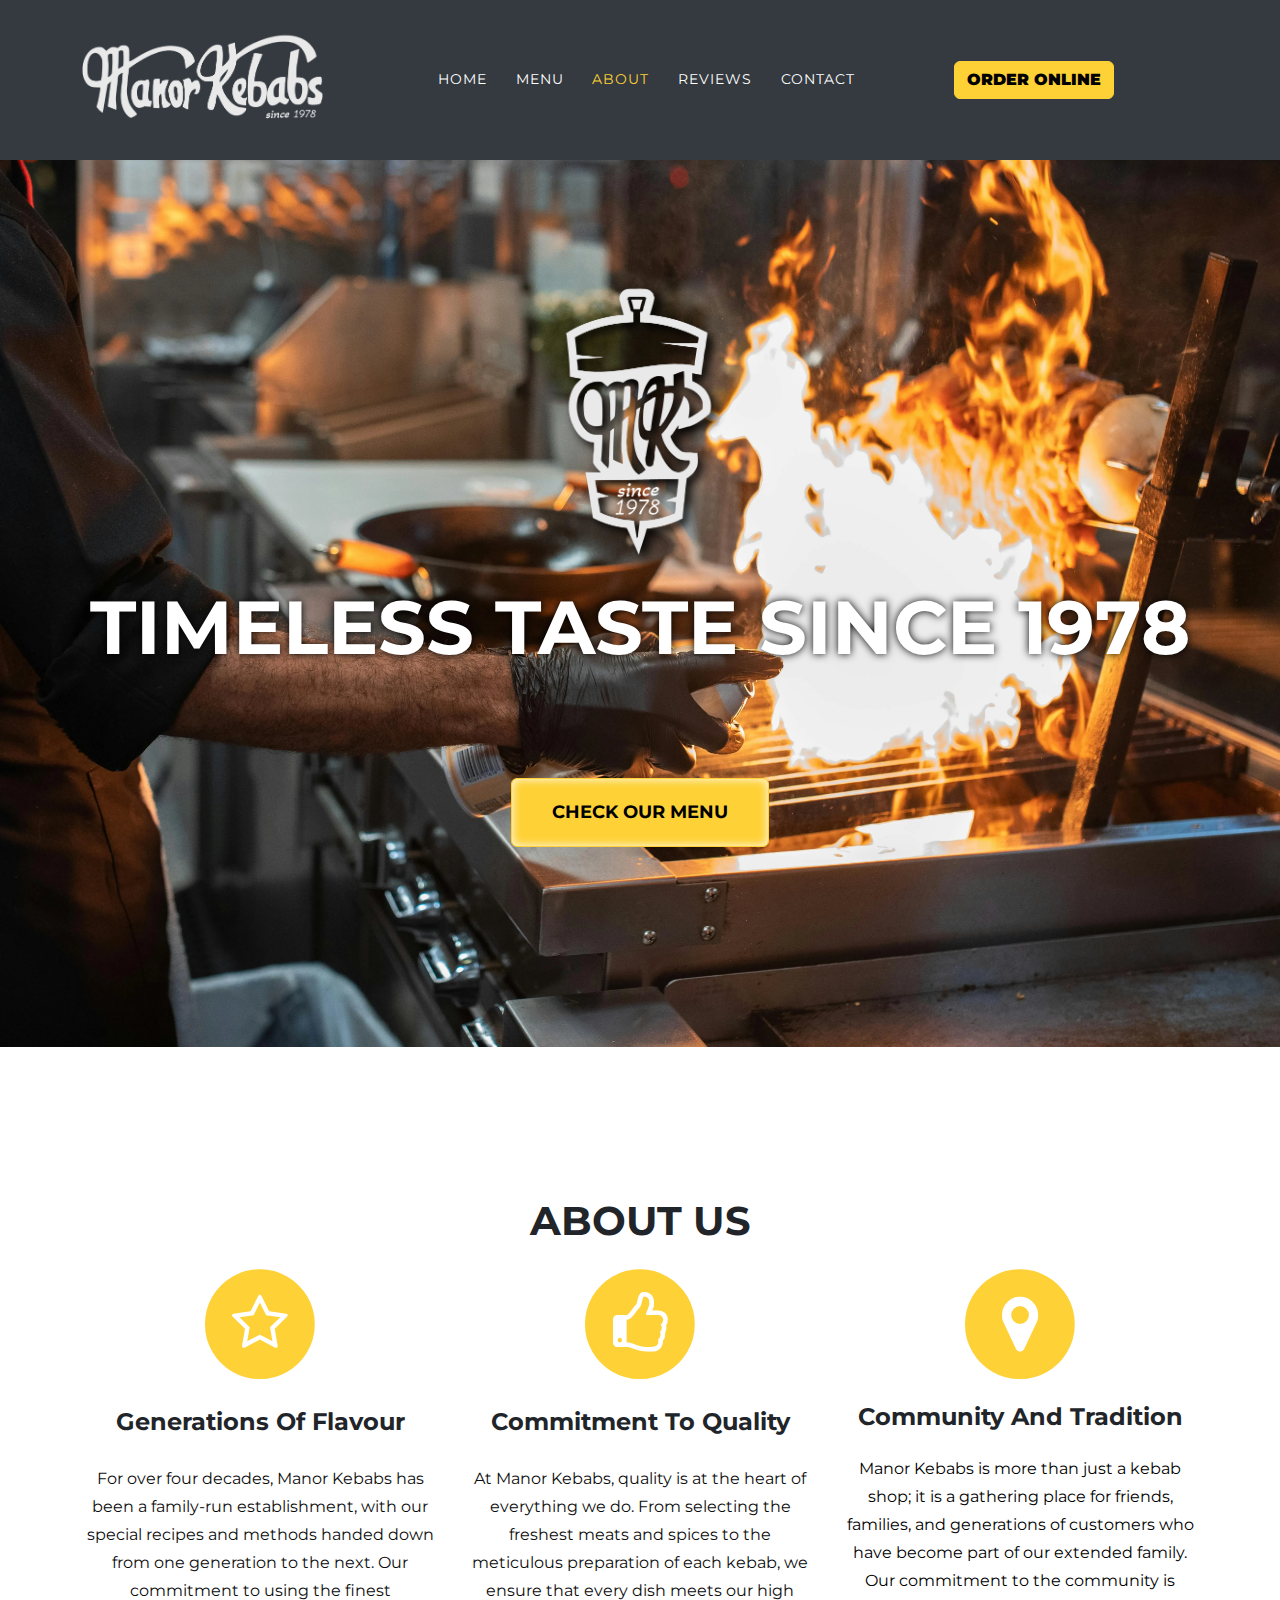
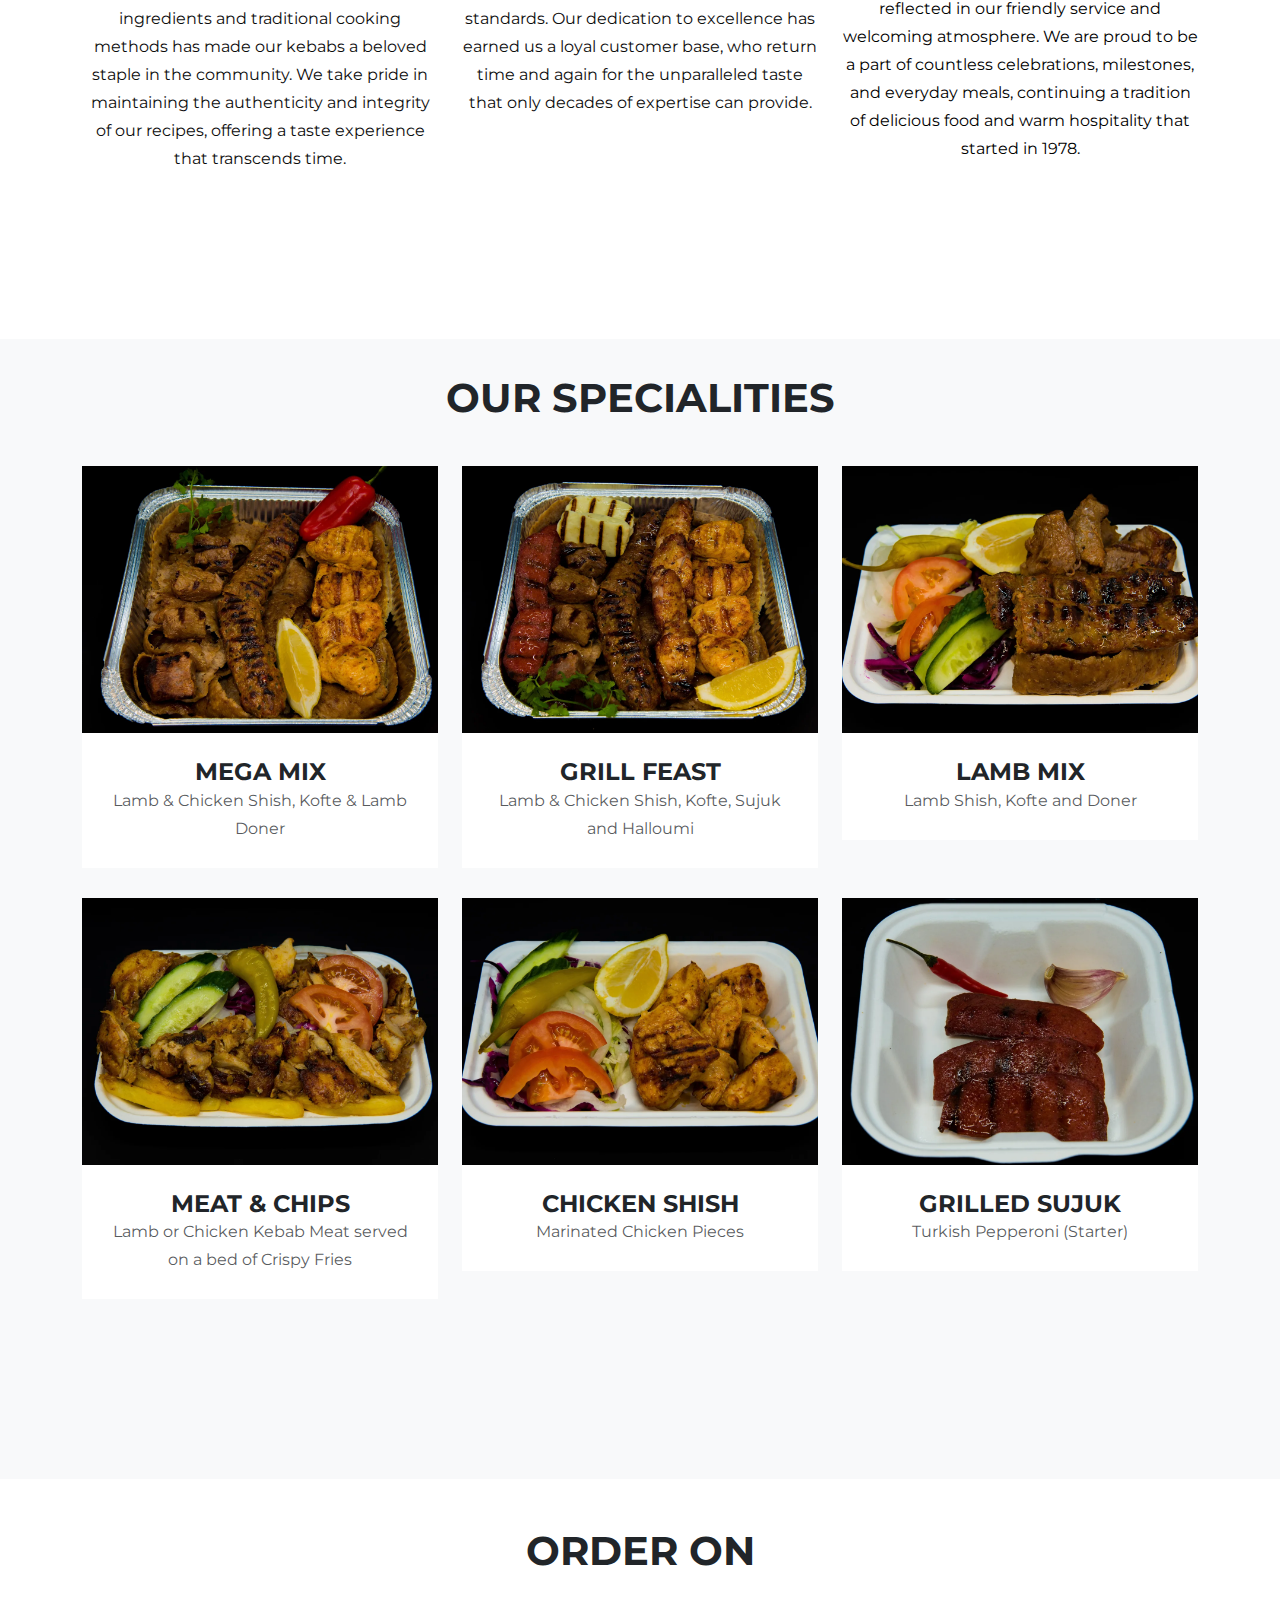
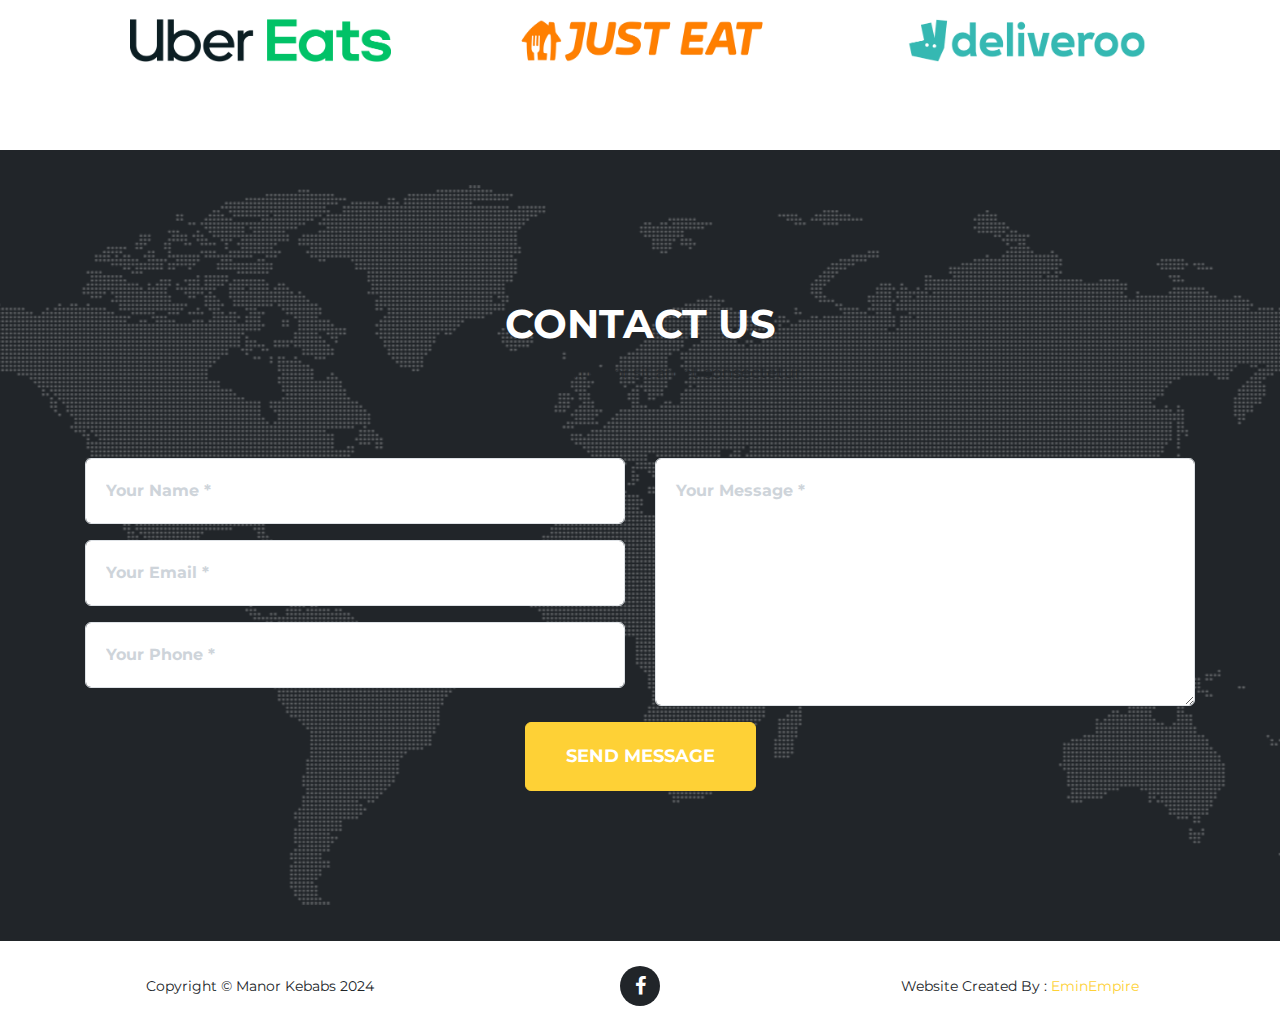
==== index.html @ b682e2af "Add files via upload" ====
<!DOCTYPE html>
<html data-bs-theme="light" lang="en">

<head>
    <meta charset="utf-8">
    <meta name="viewport" content="width=device-width, initial-scale=1.0, shrink-to-fit=no">
    <title>Home - Manor Kebabs</title>
    <link rel="stylesheet" href="assets/bootstrap/css/bootstrap.min.css">
    <link rel="stylesheet" href="https://fonts.googleapis.com/css?family=Montserrat:400,700&amp;display=swap">
    <link rel="stylesheet" href="https://fonts.googleapis.com/css?family=Kaushan+Script&amp;display=swap">
    <link rel="stylesheet" href="assets/fonts/font-awesome.min.css">
    <link rel="stylesheet" href="assets/css/untitled.css">
</head>

<body id="page-top" data-bs-spy="scroll" data-bs-target="#mainNav" data-bs-offset="54">
    <nav class="navbar navbar-expand-lg fixed-top bg-dark navbar-dark" id="mainNav">
        <div class="container"><a class="navbar-brand" href="#page-top"><img src="assets/img/text.png" style="height: 100px;"></a><button data-bs-toggle="collapse" data-bs-target="#navbarResponsive" class="navbar-toggler navbar-toggler-right" type="button" aria-controls="navbarResponsive" aria-expanded="false" aria-label="Toggle navigation"><i class="fa fa-bars"></i></button>
            <div class="collapse navbar-collapse" id="navbarResponsive">
                <ul class="navbar-nav ms-auto text-uppercase">
                    <li class="nav-item"><a class="nav-link" href="#">Home</a></li>
                    <li class="nav-item"><a class="nav-link" href="#">Menu</a></li>
                    <li class="nav-item"><a class="nav-link" href="#about">About</a></li>
                    <li class="nav-item"><a class="nav-link" href="#">Reviews</a></li>
                    <li class="nav-item"><a class="nav-link" href="#contact">Contact</a></li>
                </ul><button class="btn btn-primary mx-auto" type="button" style="color: var(--bs-emphasis-color);"><a href="#order"><strong><span style="color: rgb(0, 0, 0); background-color: rgba(254, 200, 16, 0);">ORDER ONLINE</span></strong></a></button>
            </div>
        </div>
    </nav>
    <header class="masthead" style="background-image: url('assets/img/pexels-rdne-5779787.webp');">
        <div class="container">
            <div class="intro-text"><img id="logo" src="assets/img/kebab.png" style="margin-top: -35px;">
                <div class="intro-lead-in"></div>
                <div class="intro-heading text-uppercase"><span style="text-shadow: 0px 0px 8px rgb(0,0,0);">Timeless Taste since 1978</span></div><a class="btn btn-primary btn-xl text-uppercase" role="button" href="#menu" style="box-shadow: inset 0px 0px 10px;margin-top: 63px;"><span style="color: rgb(0, 0, 0);">Check OuR Menu</span></a>
            </div>
        </div>
    </header>
    <section id="about">
        <div class="container">
            <div class="row">
                <div class="col-lg-12 text-center">
                    <h2 class="text-uppercase section-heading">About Us</h2>
                </div>
            </div>
            <div class="row text-center">
                <div class="col-md-4"><span class="fa-stack fa-4x"><i class="fa fa-circle fa-stack-2x text-primary"></i><i class="fa fa-star-o fa-stack-1x fa-inverse" style="font-size: 60px;"></i></span>
                    <h4 class="section-heading" style="padding: 20px;">Generations Of Flavour</h4>
                    <p class="text-muted"><span style="color: rgb(13, 13, 13);">For over four decades, Manor Kebabs has been a family-run establishment, with our special recipes and methods handed down from one generation to the next. Our commitment to using the finest ingredients and traditional cooking methods has made our kebabs a beloved staple in the community. We take pride in maintaining the authenticity and integrity of our recipes, offering a taste experience that transcends time.</span></p>
                </div>
                <div class="col-md-4"><span class="fa-stack fa-4x"><i class="fa fa-circle fa-stack-2x text-primary"></i><i class="fa fa-thumbs-o-up fa-stack-1x fa-inverse"></i></span>
                    <h4 class="section-heading" style="padding: 20px;">Commitment To Quality</h4>
                    <p class="text-muted"><span style="color: rgb(13, 13, 13);">At Manor Kebabs, quality is at the heart of everything we do. From selecting the freshest meats and spices to the meticulous preparation of each kebab, we ensure that every dish meets our high standards. Our dedication to excellence has earned us a loyal customer base, who return time and again for the unparalleled taste that only decades of expertise can provide.</span></p>
                </div>
                <div class="col-md-4"><span class="fa-stack fa-4x"><i class="fa fa-circle fa-stack-2x text-primary"></i><i class="fa fa-map-marker fa-stack-1x fa-inverse"></i></span>
                    <h4 class="section-heading" style="padding: 15px;">Community And Tradition</h4>
                    <p class="text-muted"><span style="color: rgb(0, 0, 0);">Manor Kebabs is more than just a kebab shop; it is a gathering place for friends, families, and generations of customers who have become part of our extended family. Our commitment to the community is reflected in our friendly service and welcoming atmosphere. We are proud to be a part of countless celebrations, milestones, and everyday meals, continuing a tradition of delicious food and warm hospitality that started in 1978.</span></p>
                </div>
            </div>
        </div>
    </section>
    <section class="bg-light" id="portfolio" style="padding-top: 35px;">
        <div class="container">
            <div class="row">
                <div class="col-lg-12 text-center">
                    <h2 class="text-uppercase section-heading" style="margin-bottom: 44px;">Our Specialities</h2>
                </div>
            </div>
            <div class="row">
                <div class="col-sm-6 col-md-4 portfolio-item"><a>
                        <div></div><img class="img-fluid" src="assets/img/megamix.webp">
                    </a>
                    <div class="portfolio-caption">
                        <h4>MEGA MIX</h4>
                        <p class="text-muted">Lamb &amp; Chicken Shish, Kofte &amp; Lamb Doner</p>
                    </div>
                </div>
                <div class="col-sm-6 col-md-4 portfolio-item"><a><img class="img-fluid" src="assets/img/grillmix.webp"></a>
                    <div class="portfolio-caption">
                        <h4>GRILL FEAST</h4>
                        <p class="text-muted">Lamb &amp; Chicken Shish, Kofte, Sujuk and Halloumi</p>
                    </div>
                </div>
                <div class="col-sm-6 col-md-4 portfolio-item"><a>
                        <div>
                            <div class="portfolio-hover-content"></div>
                        </div><img class="img-fluid" src="assets/img/lambmix.webp">
                    </a>
                    <div class="portfolio-caption">
                        <h4>LAMB MIX</h4>
                        <p class="text-muted">Lamb Shish, Kofte and Doner</p>
                    </div>
                </div>
                <div class="col-sm-6 col-md-4 portfolio-item"><a>
                        <div>
                            <div class="portfolio-hover-content"></div>
                        </div><img class="img-fluid" src="assets/img/meat&chips.webp">
                    </a>
                    <div class="portfolio-caption">
                        <h4>MEAT &amp; CHIPS</h4>
                        <p class="text-muted">Lamb or Chicken Kebab Meat served on a bed of Crispy Fries</p>
                    </div>
                </div>
                <div class="col-sm-6 col-md-4 portfolio-item"><a>
                        <div>
                            <div class="portfolio-hover-content"></div>
                        </div><img class="img-fluid" src="assets/img/chicken%20shihs.webp">
                    </a>
                    <div class="portfolio-caption">
                        <h4>CHICKEN SHISH</h4>
                        <p class="text-muted">Marinated Chicken Pieces</p>
                    </div>
                </div>
                <div class="col-sm-6 col-md-4 portfolio-item"><a>
                        <div>
                            <div class="portfolio-hover-content"></div>
                        </div><img class="img-fluid" src="assets/img/sujuk.webp">
                    </a>
                    <div class="portfolio-caption">
                        <h4>GRILLED SUJUK</h4>
                        <p class="text-muted">Turkish Pepperoni (Starter)</p>
                    </div>
                </div>
            </div>
        </div>
    </section>
    <section id="order" class="py-5">
        <h2 class="text-uppercase section-heading" style="margin-bottom: 44px;text-align: center;">Order On</h2>
        <div class="container">
            <div class="row">
                <div class="col-auto col-sm-6 col-md-3 m-auto"><a href="https://www.ubereats.com/gb/store/manor-kebabs/8lKwjZVRSayYP4sKe2BwFQ"><img class="img-fluid d-block mx-auto" src="assets/img/Uber_Eats_2020_logo.svg.png" width="261" height="43" style="padding-bottom: 40px;"></a></div>
                <div class="col-auto col-sm-6 col-md-3 m-auto"><a href="https://www.just-eat.co.uk/restaurants-manor-kebabs-ruislip/menu"><img class="img-fluid d-block mx-auto" src="assets/img/jes.png" style="padding-bottom: 40px;"></a></div>
                <div class="col-sm-6 col-md-3 m-auto"><a href="https://deliveroo.co.uk/menu/london/eastcote/manor-kebabs"><img class="img-fluid d-block mx-auto" src="assets/img/dlvr.png" style="padding-bottom: 40px;"></a></div>
            </div>
        </div>
    </section>
    <section id="contact" style="background-image:url('assets/img/map-image.png');">
        <div class="container">
            <div class="row">
                <div class="col-lg-12 text-center">
                    <h2 class="text-uppercase section-heading">Contact Us</h2>
                    <h3 class="text-muted section-subheading">Lorem ipsum dolor sit amet consectetur.</h3>
                </div>
            </div>
            <div class="row">
                <div class="col-lg-12">
                    <form id="contactForm" name="contactForm">
                        <div class="row">
                            <div class="col-md-6">
                                <div class="form-group mb-3"><input class="form-control" type="text" id="name" placeholder="Your Name *" required=""><small class="form-text text-danger flex-grow-1 lead"></small></div>
                                <div class="form-group mb-3"><input class="form-control" type="email" id="email" placeholder="Your Email *" required=""><small class="form-text text-danger lead"></small></div>
                                <div class="form-group mb-3"><input class="form-control" type="tel" placeholder="Your Phone *" required=""><small class="form-text text-danger lead"></small></div>
                            </div>
                            <div class="col-md-6">
                                <div class="form-group mb-3"><textarea class="form-control" id="message" placeholder="Your Message *" required=""></textarea><small class="form-text text-danger lead"></small></div>
                            </div>
                            <div class="w-100"></div>
                            <div class="col-lg-12 text-center">
                                <div id="success"></div><button class="btn btn-primary btn-xl text-uppercase" id="sendMessageButton" type="submit">Send Message</button>
                            </div>
                        </div>
                    </form>
                </div>
            </div>
        </div>
    </section>
    <footer>
        <div class="container">
            <div class="row">
                <div class="col-md-4"><span class="copyright">Copyright&nbsp;© Manor Kebabs 2024</span></div>
                <div class="col-md-4">
                    <ul class="list-inline social-buttons">
                        <li class="list-inline-item"><a href="https://www.facebook.com/Manorkebabs"><i class="fa fa-facebook"></i></a></li>
                    </ul>
                </div>
                <div class="col-md-4"><span class="copyright">Website Created By :<a id="emp" href="https://www.eminempire.com/" target="_blank"><span style="color: rgb(254, 209, 55);">&nbsp;EminEmpire</span></a></span></div>
            </div>
        </div>
    </footer>
    <div class="modal fade text-center portfolio-modal" role="dialog" tabindex="-1" id="portfolioModal1">
        <div class="modal-dialog modal-lg" role="document">
            <div class="modal-content">
                <div class="container">
                    <div class="row">
                        <div class="col-lg-8 mx-auto">
                            <div class="modal-body">
                                <h2 class="text-uppercase">Project Name</h2>
                                <p class="text-muted item-intro">Lorem ipsum dolor sit amet consectetur.</p><img class="img-fluid d-block mx-auto" src="assets/img/portfolio/1-full.jpg">
                                <p>Use this area to describe your project. Lorem ipsum dolor sit amet, consectetur adipisicing elit. Est blanditiis dolorem culpa incidunt minus dignissimos deserunt repellat aperiam quasi sunt officia expedita beatae cupiditate, maiores repudiandae, nostrum, reiciendis facere nemo!</p>
                                <ul class="list-unstyled">
                                    <li>Date: January 2017</li>
                                    <li>Client: Threads</li>
                                    <li>Category: Illustration</li>
                                </ul><button class="btn btn-primary" type="button" data-bs-dismiss="modal"><i class="fa fa-times"></i><span>&nbsp;Close Project</span></button>
                            </div>
                        </div>
                    </div>
                </div>
            </div>
        </div>
    </div>
    <div class="modal fade text-center portfolio-modal" role="dialog" tabindex="-1" id="portfolioModal2">
        <div class="modal-dialog modal-lg" role="document">
            <div class="modal-content">
                <div class="container">
                    <div class="row">
                        <div class="col-lg-8 mx-auto">
                            <div class="modal-body">
                                <h2 class="text-uppercase">Project Name</h2>
                                <p class="text-muted item-intro">Lorem ipsum dolor sit amet consectetur.</p><img class="img-fluid d-block mx-auto" src="assets/img/portfolio/2-full.jpg">
                                <p>Use this area to describe your project. Lorem ipsum dolor sit amet, consectetur adipisicing elit. Est blanditiis dolorem culpa incidunt minus dignissimos deserunt repellat aperiam quasi sunt officia expedita beatae cupiditate, maiores repudiandae, nostrum, reiciendis facere nemo!</p>
                                <ul class="list-unstyled">
                                    <li>Date: January 2017</li>
                                    <li>Client: Threads</li>
                                    <li>Category: Illustration</li>
                                </ul><button class="btn btn-primary" type="button" data-bs-dismiss="modal"><i class="fa fa-times"></i><span>&nbsp;Close Project</span></button>
                            </div>
                        </div>
                    </div>
                </div>
            </div>
        </div>
    </div>
    <div class="modal fade text-center portfolio-modal" role="dialog" tabindex="-1" id="portfolioModal3">
        <div class="modal-dialog modal-lg" role="document">
            <div class="modal-content">
                <div class="container">
                    <div class="row">
                        <div class="col-lg-8 mx-auto">
                            <div class="modal-body">
                                <h2 class="text-uppercase">Project Name</h2>
                                <p class="text-muted item-intro">Lorem ipsum dolor sit amet consectetur.</p><img class="img-fluid d-block mx-auto" src="assets/img/portfolio/3-full.jpg">
                                <p>Use this area to describe your project. Lorem ipsum dolor sit amet, consectetur adipisicing elit. Est blanditiis dolorem culpa incidunt minus dignissimos deserunt repellat aperiam quasi sunt officia expedita beatae cupiditate, maiores repudiandae, nostrum, reiciendis facere nemo!</p>
                                <ul class="list-unstyled">
                                    <li>Date: January 2017</li>
                                    <li>Client: Threads</li>
                                    <li>Category: Illustration</li>
                                </ul><button class="btn btn-primary" type="button" data-bs-dismiss="modal"><i class="fa fa-times"></i><span>&nbsp;Close Project</span></button>
                            </div>
                        </div>
                    </div>
                </div>
            </div>
        </div>
    </div>
    <div class="modal fade text-center portfolio-modal" role="dialog" tabindex="-1" id="portfolioModal4">
        <div class="modal-dialog modal-lg" role="document">
            <div class="modal-content">
                <div class="container">
                    <div class="row">
                        <div class="col-lg-8 mx-auto">
                            <div class="modal-body">
                                <h2 class="text-uppercase">Project Name</h2>
                                <p class="text-muted item-intro">Lorem ipsum dolor sit amet consectetur.</p><img class="img-fluid d-block mx-auto" src="assets/img/portfolio/4-full.jpg">
                                <p>Use this area to describe your project. Lorem ipsum dolor sit amet, consectetur adipisicing elit. Est blanditiis dolorem culpa incidunt minus dignissimos deserunt repellat aperiam quasi sunt officia expedita beatae cupiditate, maiores repudiandae, nostrum, reiciendis facere nemo!</p>
                                <ul class="list-unstyled">
                                    <li>Date: January 2017</li>
                                    <li>Client: Threads</li>
                                    <li>Category: Illustration</li>
                                </ul><button class="btn btn-primary" type="button" data-bs-dismiss="modal"><i class="fa fa-times"></i><span>&nbsp;Close Project</span></button>
                            </div>
                        </div>
                    </div>
                </div>
            </div>
        </div>
    </div>
    <div class="modal fade text-center portfolio-modal" role="dialog" tabindex="-1" id="portfolioModal5">
        <div class="modal-dialog modal-lg" role="document">
            <div class="modal-content">
                <div class="container">
                    <div class="row">
                        <div class="col-lg-8 mx-auto">
                            <div class="modal-body">
                                <h2 class="text-uppercase">Project Name</h2>
                                <p class="text-muted item-intro">Lorem ipsum dolor sit amet consectetur.</p><img class="img-fluid d-block mx-auto" src="assets/img/portfolio/5-full.jpg">
                                <p>Use this area to describe your project. Lorem ipsum dolor sit amet, consectetur adipisicing elit. Est blanditiis dolorem culpa incidunt minus dignissimos deserunt repellat aperiam quasi sunt officia expedita beatae cupiditate, maiores repudiandae, nostrum, reiciendis facere nemo!</p>
                                <ul class="list-unstyled">
                                    <li>Date: January 2017</li>
                                    <li>Client: Threads</li>
                                    <li>Category: Illustration</li>
                                </ul><button class="btn btn-primary" type="button" data-bs-dismiss="modal"><i class="fa fa-times"></i><span>&nbsp;Close Project</span></button>
                            </div>
                        </div>
                    </div>
                </div>
            </div>
        </div>
    </div>
    <div class="modal fade text-center portfolio-modal" role="dialog" tabindex="-1" id="portfolioModal6">
        <div class="modal-dialog modal-lg" role="document">
            <div class="modal-content">
                <div class="container">
                    <div class="row">
                        <div class="col-lg-8 mx-auto">
                            <div class="modal-body">
                                <h2 class="text-uppercase">Project Name</h2>
                                <p class="text-muted item-intro">Lorem ipsum dolor sit amet consectetur.</p><img class="img-fluid d-block mx-auto" src="assets/img/portfolio/6-full.jpg">
                                <p>Use this area to describe your project. Lorem ipsum dolor sit amet, consectetur adipisicing elit. Est blanditiis dolorem culpa incidunt minus dignissimos deserunt repellat aperiam quasi sunt officia expedita beatae cupiditate, maiores repudiandae, nostrum, reiciendis facere nemo!</p>
                                <ul class="list-unstyled">
                                    <li>Date: January 2017</li>
                                    <li>Client: Threads</li>
                                    <li>Category: Illustration</li>
                                </ul><button class="btn btn-primary" type="button" data-bs-dismiss="modal"><i class="fa fa-times"></i><span>&nbsp;Close Project</span></button>
                            </div>
                        </div>
                    </div>
                </div>
            </div>
        </div>
    </div>
    <script src="assets/bootstrap/js/bootstrap.min.js"></script>
    <script src="assets/js/smart-forms.min.js"></script>
    <script src="assets/js/agency.js"></script>
</body>

</html>
---- assets/css/untitled.css ----
#aboutus {
}

#logo {
  filter: drop-shadow(5px 5px 5px black);
  height: 300px;
}

#emp {
  text-decoration: none;
}
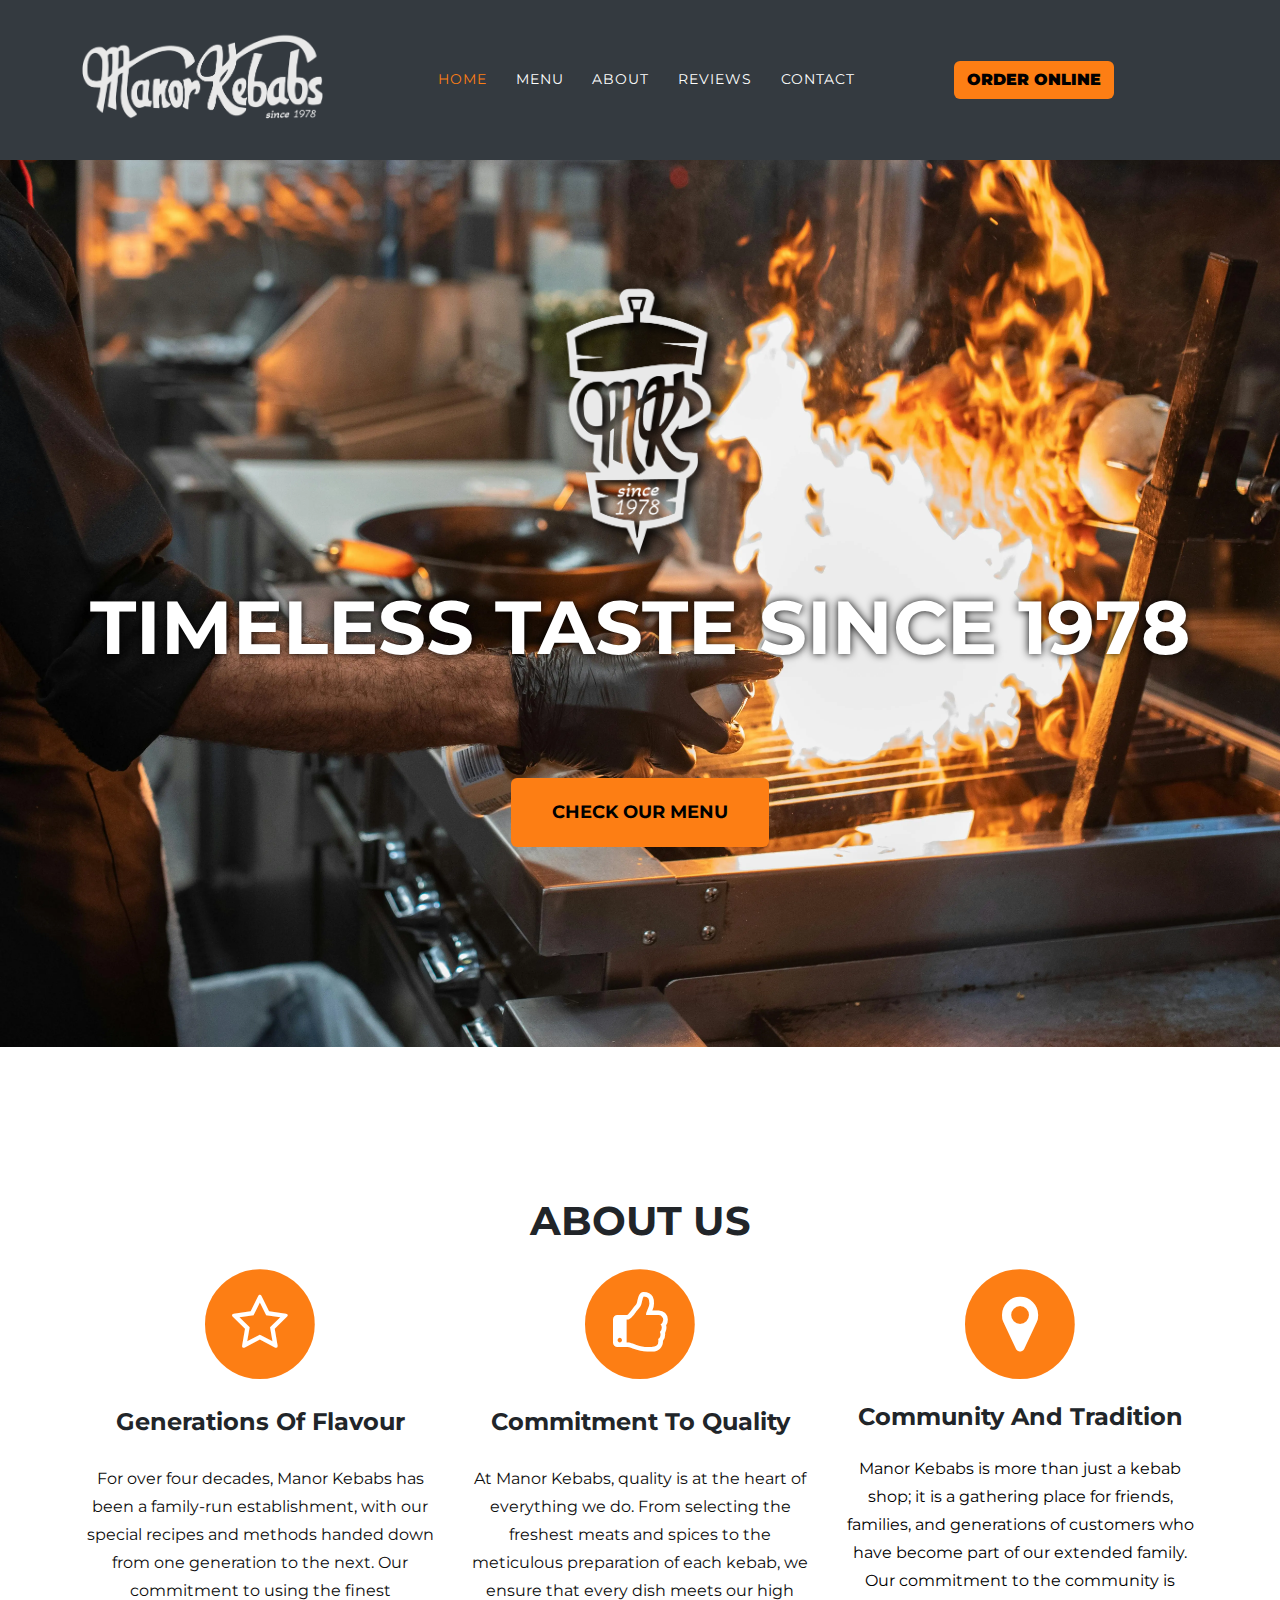
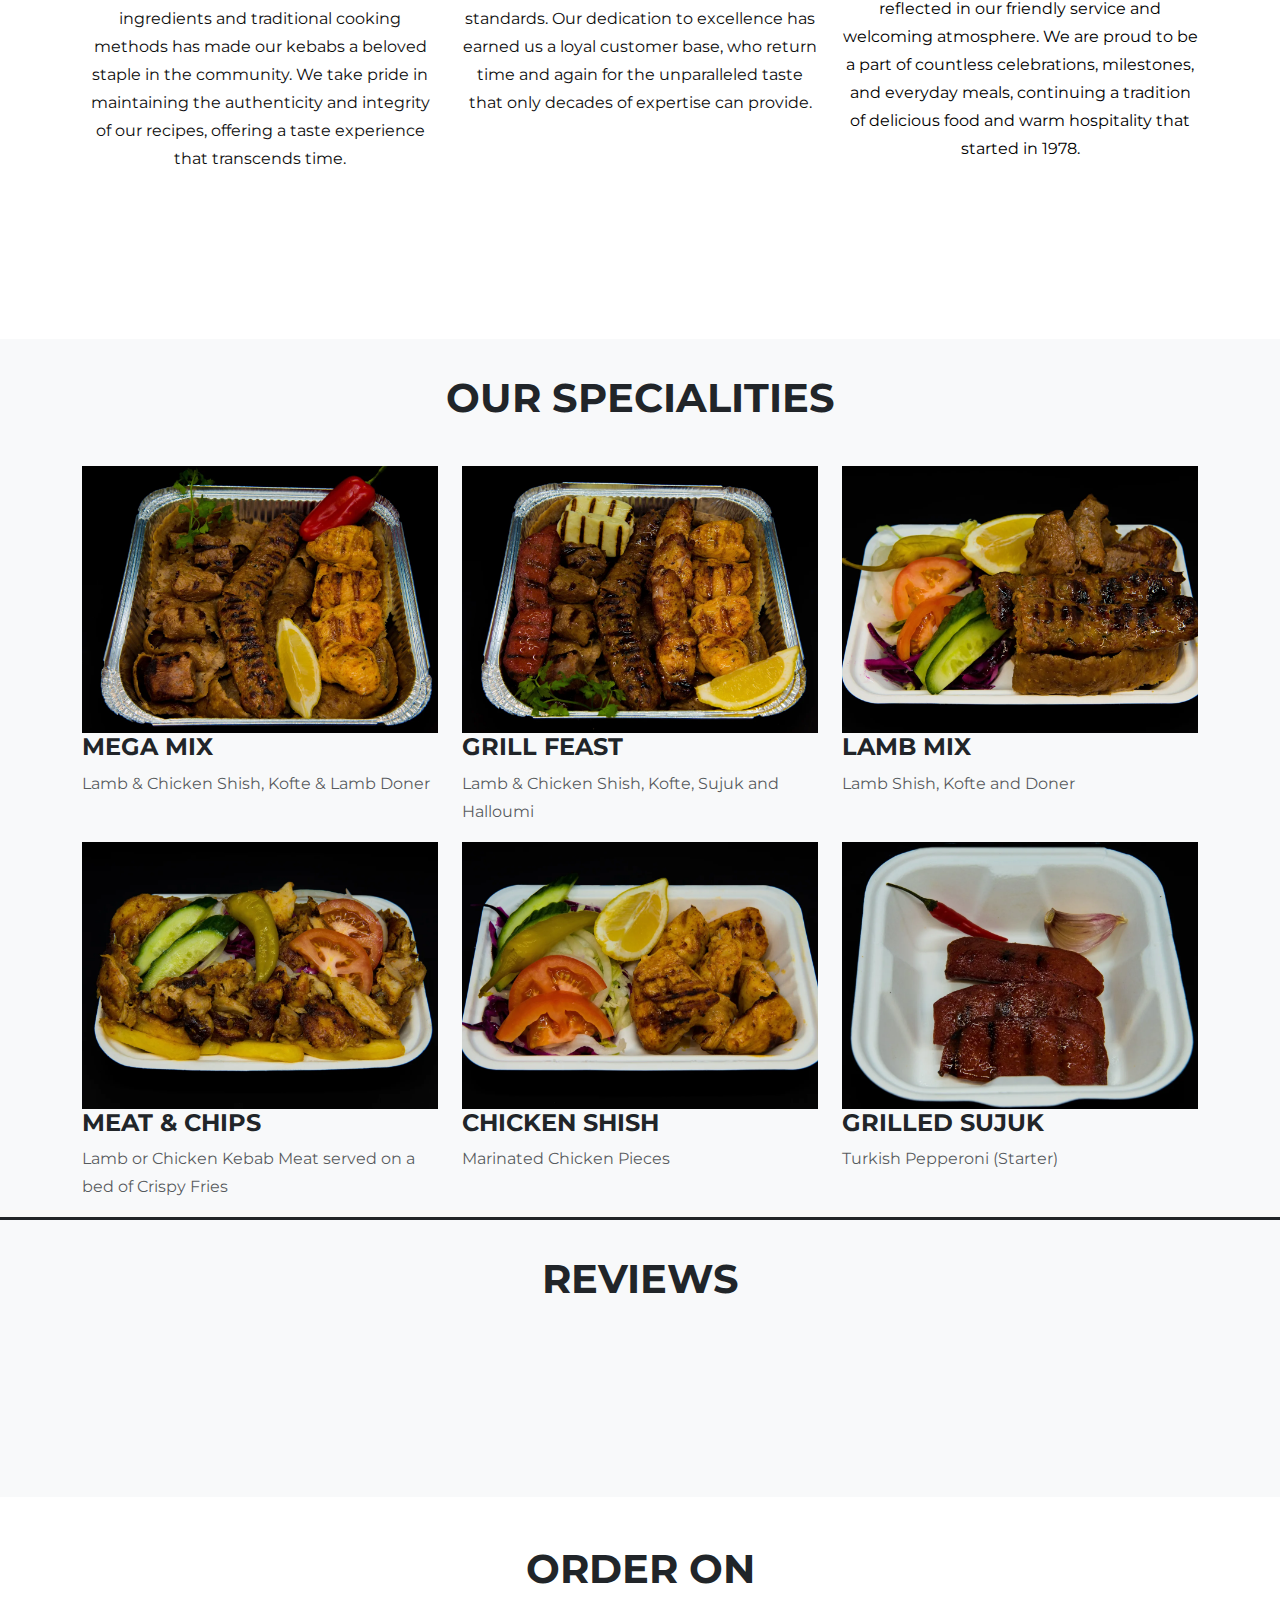
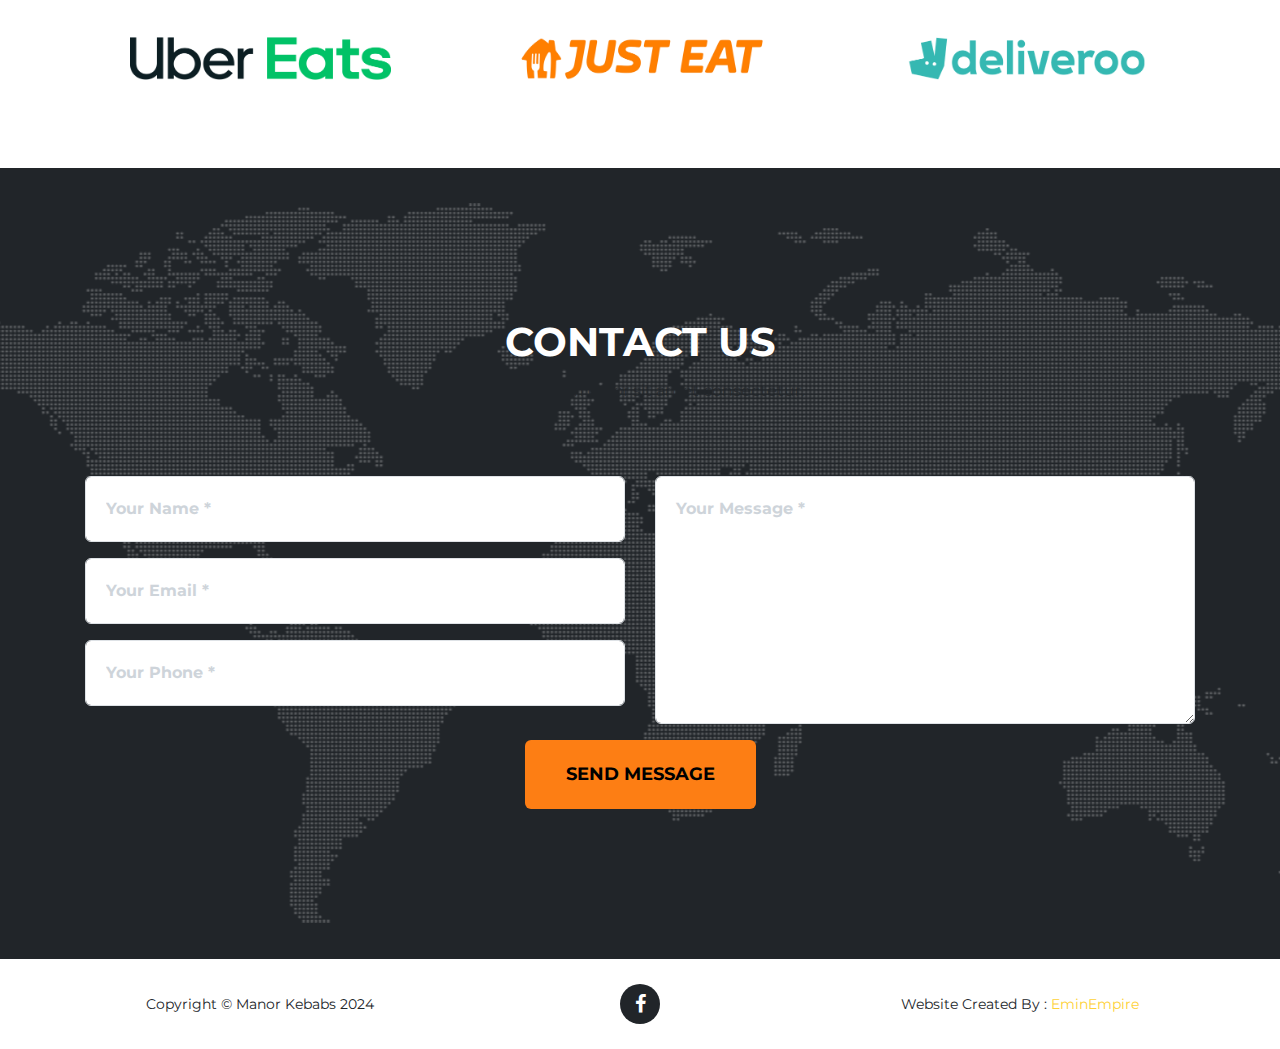
==== commit 8eb1d32d: "Add files via upload" ====
--- a/index.html
+++ b/index.html
@@ -9,28 +9,29 @@
     <link rel="stylesheet" href="https://fonts.googleapis.com/css?family=Montserrat:400,700&amp;display=swap">
     <link rel="stylesheet" href="https://fonts.googleapis.com/css?family=Kaushan+Script&amp;display=swap">
     <link rel="stylesheet" href="assets/fonts/font-awesome.min.css">
+    <link rel="stylesheet" href="assets/css/animate.min.css">
     <link rel="stylesheet" href="assets/css/untitled.css">
 </head>
 
 <body id="page-top" data-bs-spy="scroll" data-bs-target="#mainNav" data-bs-offset="54">
-    <nav class="navbar navbar-expand-lg fixed-top bg-dark navbar-dark" id="mainNav">
+    <nav class="navbar navbar-expand-lg fixed-top bg-dark navbar-dark" id="mainNav" data-bs-theme="light">
         <div class="container"><a class="navbar-brand" href="#page-top"><img src="assets/img/text.png" style="height: 100px;"></a><button data-bs-toggle="collapse" data-bs-target="#navbarResponsive" class="navbar-toggler navbar-toggler-right" type="button" aria-controls="navbarResponsive" aria-expanded="false" aria-label="Toggle navigation"><i class="fa fa-bars"></i></button>
             <div class="collapse navbar-collapse" id="navbarResponsive">
                 <ul class="navbar-nav ms-auto text-uppercase">
-                    <li class="nav-item"><a class="nav-link" href="#">Home</a></li>
-                    <li class="nav-item"><a class="nav-link" href="#">Menu</a></li>
-                    <li class="nav-item"><a class="nav-link" href="#about">About</a></li>
-                    <li class="nav-item"><a class="nav-link" href="#">Reviews</a></li>
-                    <li class="nav-item"><a class="nav-link" href="#contact">Contact</a></li>
-                </ul><button class="btn btn-primary mx-auto" type="button" style="color: var(--bs-emphasis-color);"><a href="#order"><strong><span style="color: rgb(0, 0, 0); background-color: rgba(254, 200, 16, 0);">ORDER ONLINE</span></strong></a></button>
+                    <li class="nav-item"><a class="nav-link active" href="#home">Home</a></li>
+                    <li class="nav-item"><a class="nav-link" href="menu.html">Menu</a></li>
+                    <li class="nav-item"><a class="nav-link active" href="#about">About</a></li>
+                    <li class="nav-item"><a class="nav-link active" href="#reviews">Reviews</a></li>
+                    <li class="nav-item"><a class="nav-link active" href="#contact">Contact</a></li>
+                </ul><button class="btn mx-auto orderbtn" type="button"><a id="emp" href="#order"><strong><span style="color: rgb(0, 0, 0); background-color: rgba(254, 200, 16, 0);">ORDER ONLINE</span></strong></a></button>
             </div>
         </div>
     </nav>
-    <header class="masthead" style="background-image: url('assets/img/pexels-rdne-5779787.webp');">
-        <div class="container">
-            <div class="intro-text"><img id="logo" src="assets/img/kebab.png" style="margin-top: -35px;">
+    <header id="home" class="masthead" style="background-image: url('assets/img/pexels-rdne-5779787.webp');">
+        <div class="container">
+            <div class="intro-text"><img class="swing animated" id="logo" src="assets/img/kebab.png" style="margin-top: -35px;">
                 <div class="intro-lead-in"></div>
-                <div class="intro-heading text-uppercase"><span style="text-shadow: 0px 0px 8px rgb(0,0,0);">Timeless Taste since 1978</span></div><a class="btn btn-primary btn-xl text-uppercase" role="button" href="#menu" style="box-shadow: inset 0px 0px 10px;margin-top: 63px;"><span style="color: rgb(0, 0, 0);">Check OuR Menu</span></a>
+                <div class="intro-heading text-uppercase"><span style="text-shadow: 0px 0px 8px rgb(0,0,0);">Timeless Taste since 1978</span></div><a class="btn btn-xl text-uppercase orderbtn" role="button" href="#menu" style="margin-top: 63px;"><span style="color: rgb(0, 0, 0);">Check OuR Menu</span></a>
             </div>
         </div>
     </header>
@@ -42,22 +43,22 @@
                 </div>
             </div>
             <div class="row text-center">
-                <div class="col-md-4"><span class="fa-stack fa-4x"><i class="fa fa-circle fa-stack-2x text-primary"></i><i class="fa fa-star-o fa-stack-1x fa-inverse" style="font-size: 60px;"></i></span>
+                <div class="col-md-4"><span class="fa-stack fa-4x"><i class="fa fa-circle fa-stack-2x" style="color: #fd7e14;"></i><i class="fa fa-star-o fa-stack-1x fa-inverse" style="font-size: 60px;"></i></span>
                     <h4 class="section-heading" style="padding: 20px;">Generations Of Flavour</h4>
                     <p class="text-muted"><span style="color: rgb(13, 13, 13);">For over four decades, Manor Kebabs has been a family-run establishment, with our special recipes and methods handed down from one generation to the next. Our commitment to using the finest ingredients and traditional cooking methods has made our kebabs a beloved staple in the community. We take pride in maintaining the authenticity and integrity of our recipes, offering a taste experience that transcends time.</span></p>
                 </div>
-                <div class="col-md-4"><span class="fa-stack fa-4x"><i class="fa fa-circle fa-stack-2x text-primary"></i><i class="fa fa-thumbs-o-up fa-stack-1x fa-inverse"></i></span>
+                <div class="col-md-4"><span class="fa-stack fa-4x"><i class="fa fa-circle fa-stack-2x" style="color: #fd7e14;"></i><i class="fa fa-thumbs-o-up fa-stack-1x fa-inverse"></i></span>
                     <h4 class="section-heading" style="padding: 20px;">Commitment To Quality</h4>
                     <p class="text-muted"><span style="color: rgb(13, 13, 13);">At Manor Kebabs, quality is at the heart of everything we do. From selecting the freshest meats and spices to the meticulous preparation of each kebab, we ensure that every dish meets our high standards. Our dedication to excellence has earned us a loyal customer base, who return time and again for the unparalleled taste that only decades of expertise can provide.</span></p>
                 </div>
-                <div class="col-md-4"><span class="fa-stack fa-4x"><i class="fa fa-circle fa-stack-2x text-primary"></i><i class="fa fa-map-marker fa-stack-1x fa-inverse"></i></span>
+                <div class="col-md-4"><span class="fa-stack fa-4x"><i class="fa fa-circle fa-stack-2x" style="color: #fd7e14;"></i><i class="fa fa-map-marker fa-stack-1x fa-inverse"></i></span>
                     <h4 class="section-heading" style="padding: 15px;">Community And Tradition</h4>
                     <p class="text-muted"><span style="color: rgb(0, 0, 0);">Manor Kebabs is more than just a kebab shop; it is a gathering place for friends, families, and generations of customers who have become part of our extended family. Our commitment to the community is reflected in our friendly service and welcoming atmosphere. We are proud to be a part of countless celebrations, milestones, and everyday meals, continuing a tradition of delicious food and warm hospitality that started in 1978.</span></p>
                 </div>
             </div>
         </div>
     </section>
-    <section class="bg-light" id="portfolio" style="padding-top: 35px;">
+    <section class="bg-light" id="specialities" style="padding-top: 35px;padding-bottom: 0px;border-bottom-style: solid;">
         <div class="container">
             <div class="row">
                 <div class="col-lg-12 text-center">
@@ -118,6 +119,15 @@
                         <h4>GRILLED SUJUK</h4>
                         <p class="text-muted">Turkish Pepperoni (Starter)</p>
                     </div>
+                </div>
+            </div>
+        </div>
+    </section>
+    <section class="bg-light" id="reviews" style="padding-top: 35px;">
+        <div class="container">
+            <div class="row">
+                <div class="col-lg-12 text-center">
+                    <h2 class="text-uppercase section-heading" style="margin-bottom: 44px;">Reviews</h2><div class="embedsocial-hashtag" data-ref="6e303af56311ec712da8fe8e2999be54cb843eb5"> </div> <script> (function(d, s, id) { var js; if (d.getElementById(id)) {return;} js = d.createElement(s); js.id = id; js.src = "https://embedsocial.com/cdn/ht.js"; d.getElementsByTagName("head")[0].appendChild(js); }(document, "script", "EmbedSocialHashtagScript")); </script>
                 </div>
             </div>
         </div>
@@ -154,7 +164,7 @@
                             </div>
                             <div class="w-100"></div>
                             <div class="col-lg-12 text-center">
-                                <div id="success"></div><button class="btn btn-primary btn-xl text-uppercase" id="sendMessageButton" type="submit">Send Message</button>
+                                <div id="success"></div><button class="btn btn-xl text-uppercase" id="sendMessageButton" type="submit"><span style="color: rgb(0, 0, 0);">Send Message</span></button>
                             </div>
                         </div>
                     </form>
@@ -309,6 +319,7 @@
     </div>
     <script src="assets/bootstrap/js/bootstrap.min.js"></script>
     <script src="assets/js/smart-forms.min.js"></script>
+    <script src="assets/js/bs-init.js"></script>
     <script src="assets/js/agency.js"></script>
 </body>
 
--- a/assets/css/untitled.css
+++ b/assets/css/untitled.css
@@ -10,3 +10,40 @@
   text-decoration: none;
 }
 
+.orderbtn:hover {
+  background-color: #ffb579;
+  color: white;
+}
+
+.orderbtn {
+  color: var(--bs-emphasis-color);
+  background: #fd7e14;
+}
+
+#sendMessageButton {
+  background: rgb(253,126,20);
+}
+
+#sendMessageButton:hover {
+  background: rgb(255,204,162);
+}
+
+#menuhead {
+  font-size: 75px;
+  font-weight: 700;
+  line-height: 75px;
+  font-family: "Montserrat","Helvetica Neue",Helvetica,Arial,sans-serif;
+}
+
+#mainNav .navbar-nav, #mainNav .navbar-nav .nav-item .nav-link:hover {
+  color: #fd7e14;
+}
+
+#mainNav .navbar-nav .nav-item .nav-link.active {
+  color: #fd7e14;
+}
+
+#menu {
+  height: 110vw;
+}
+
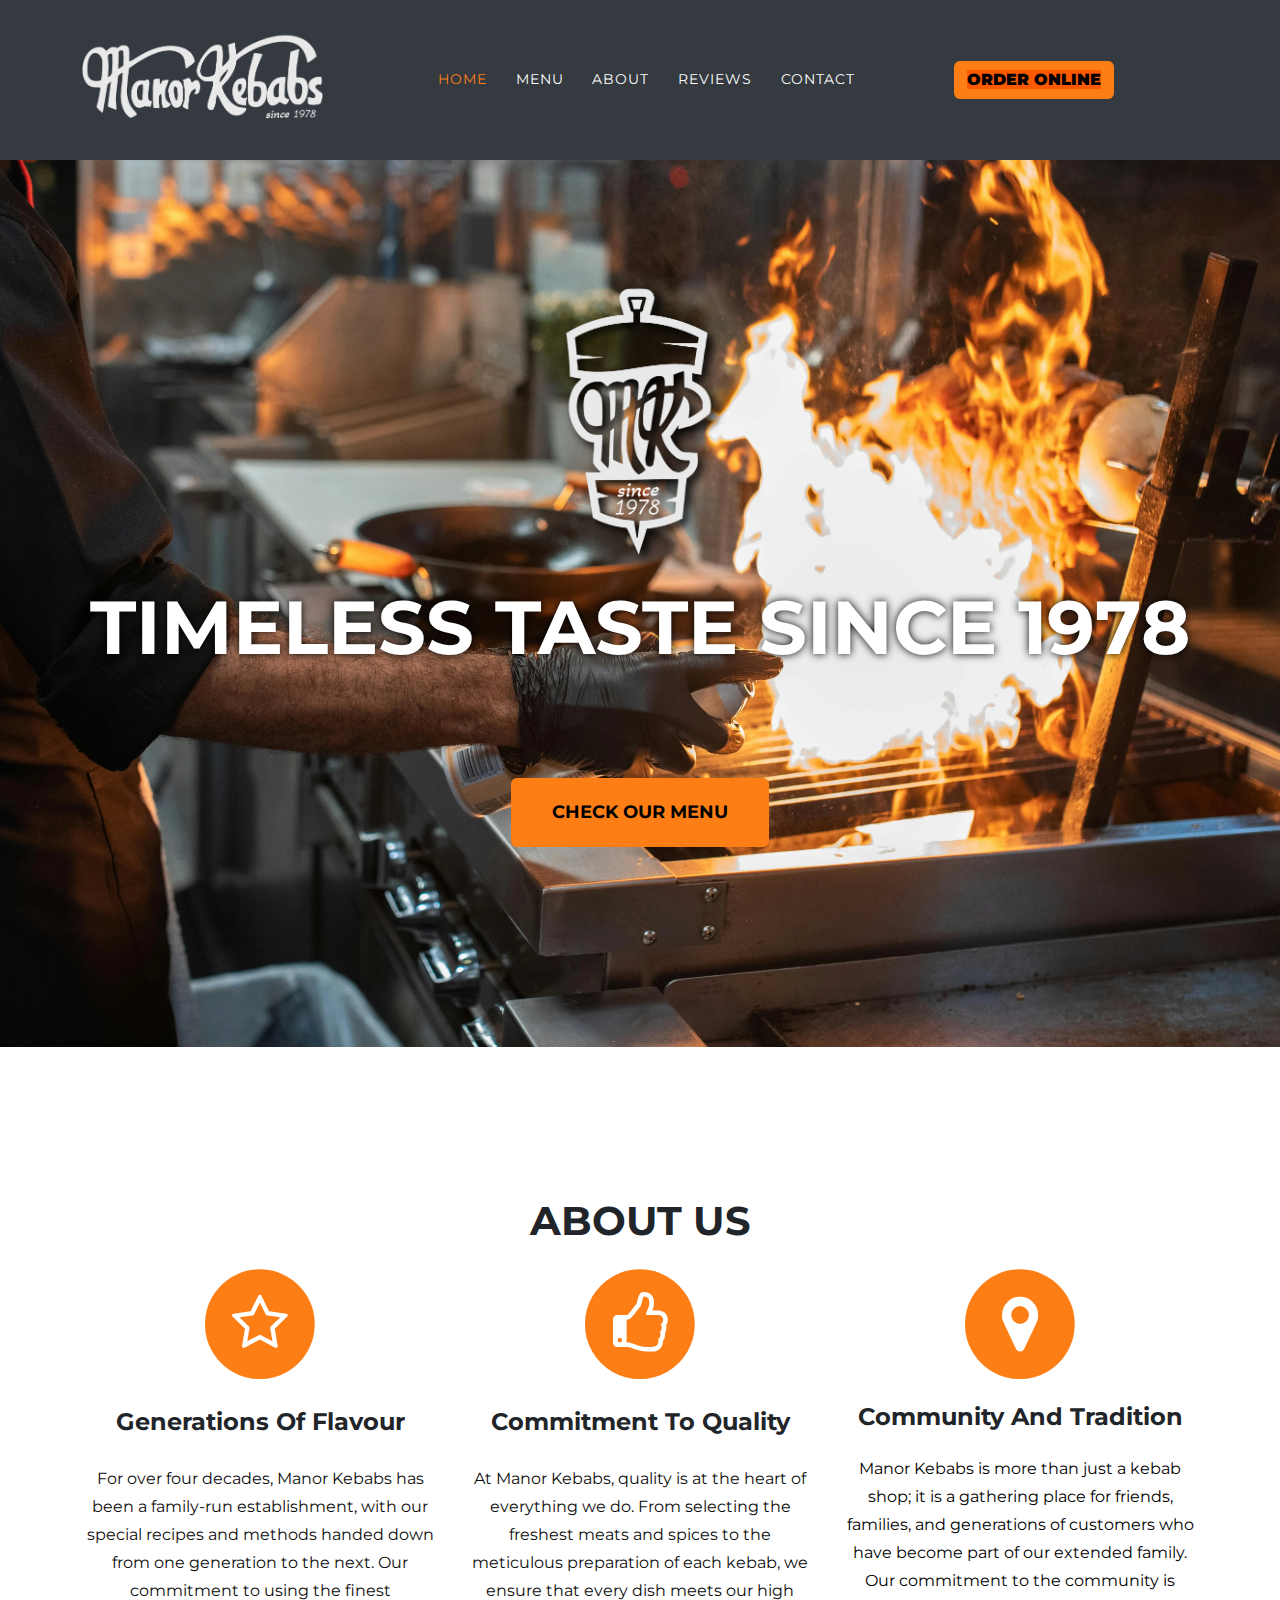
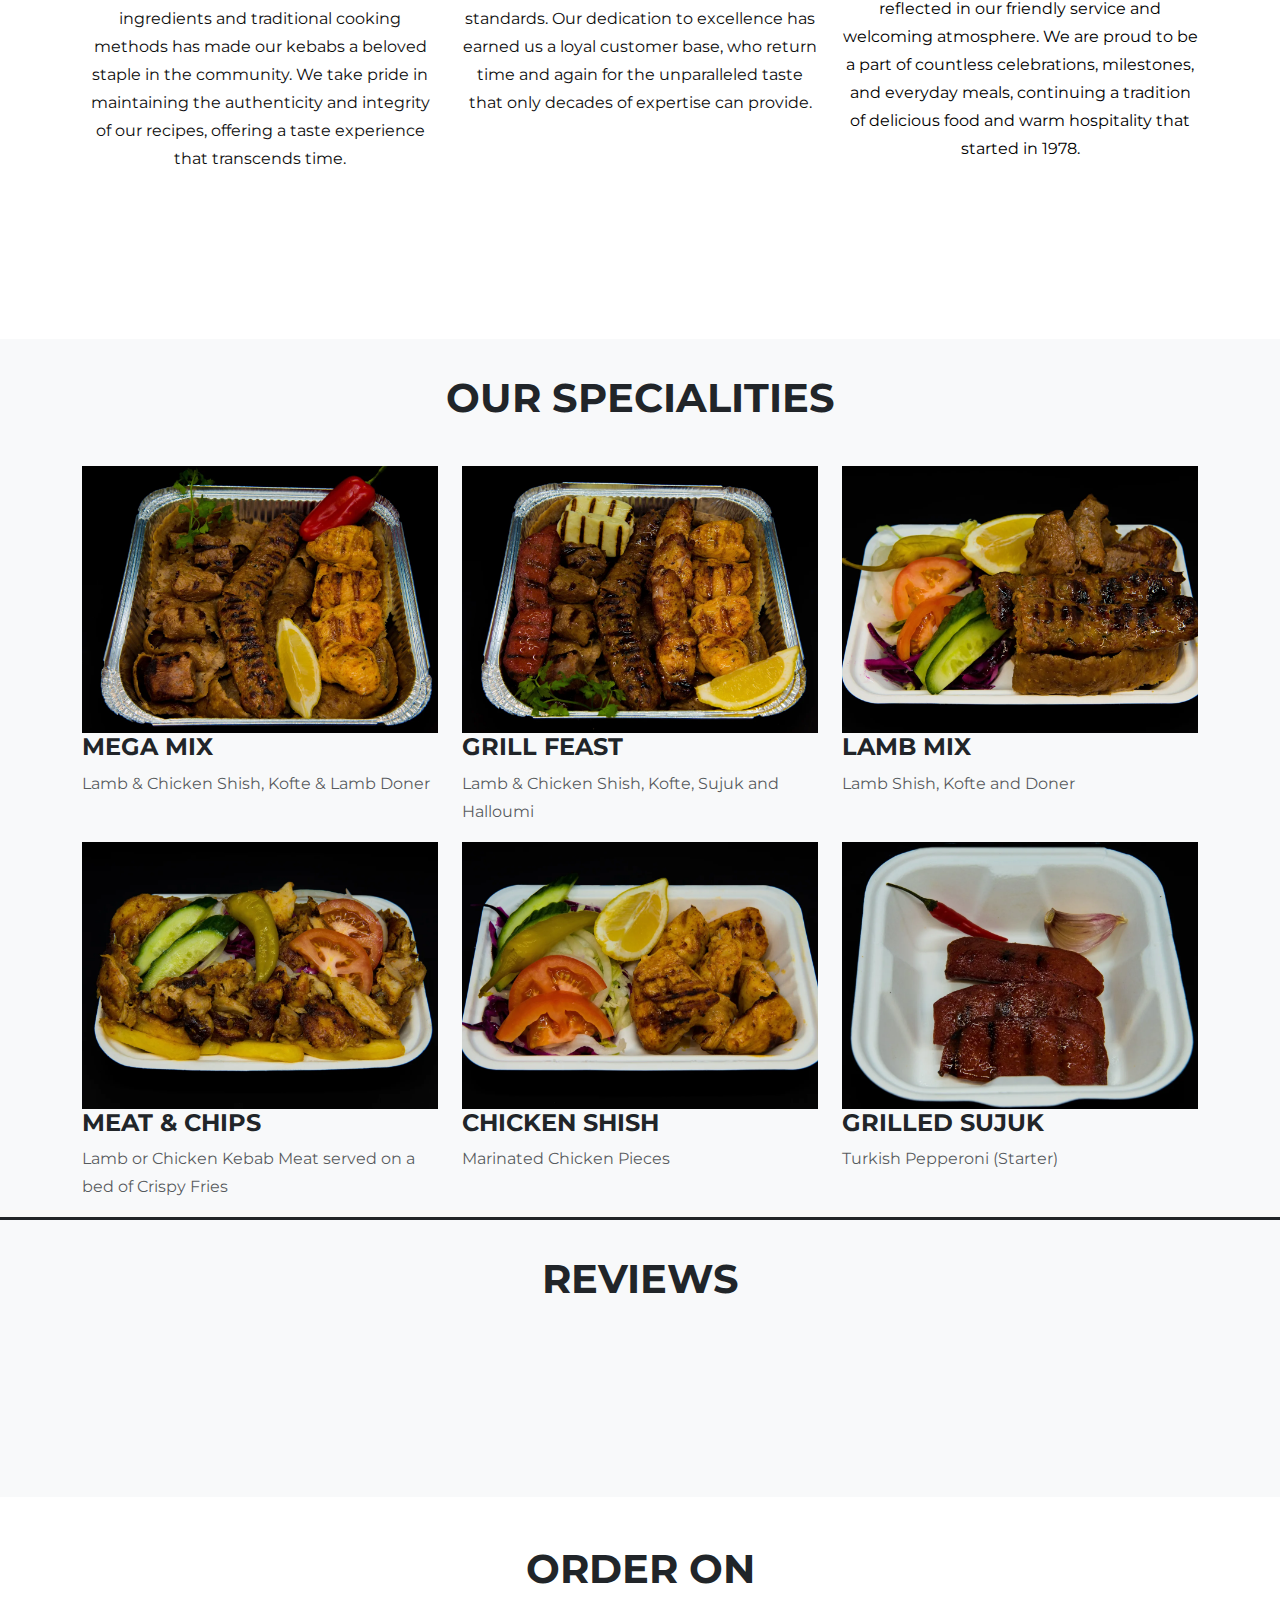
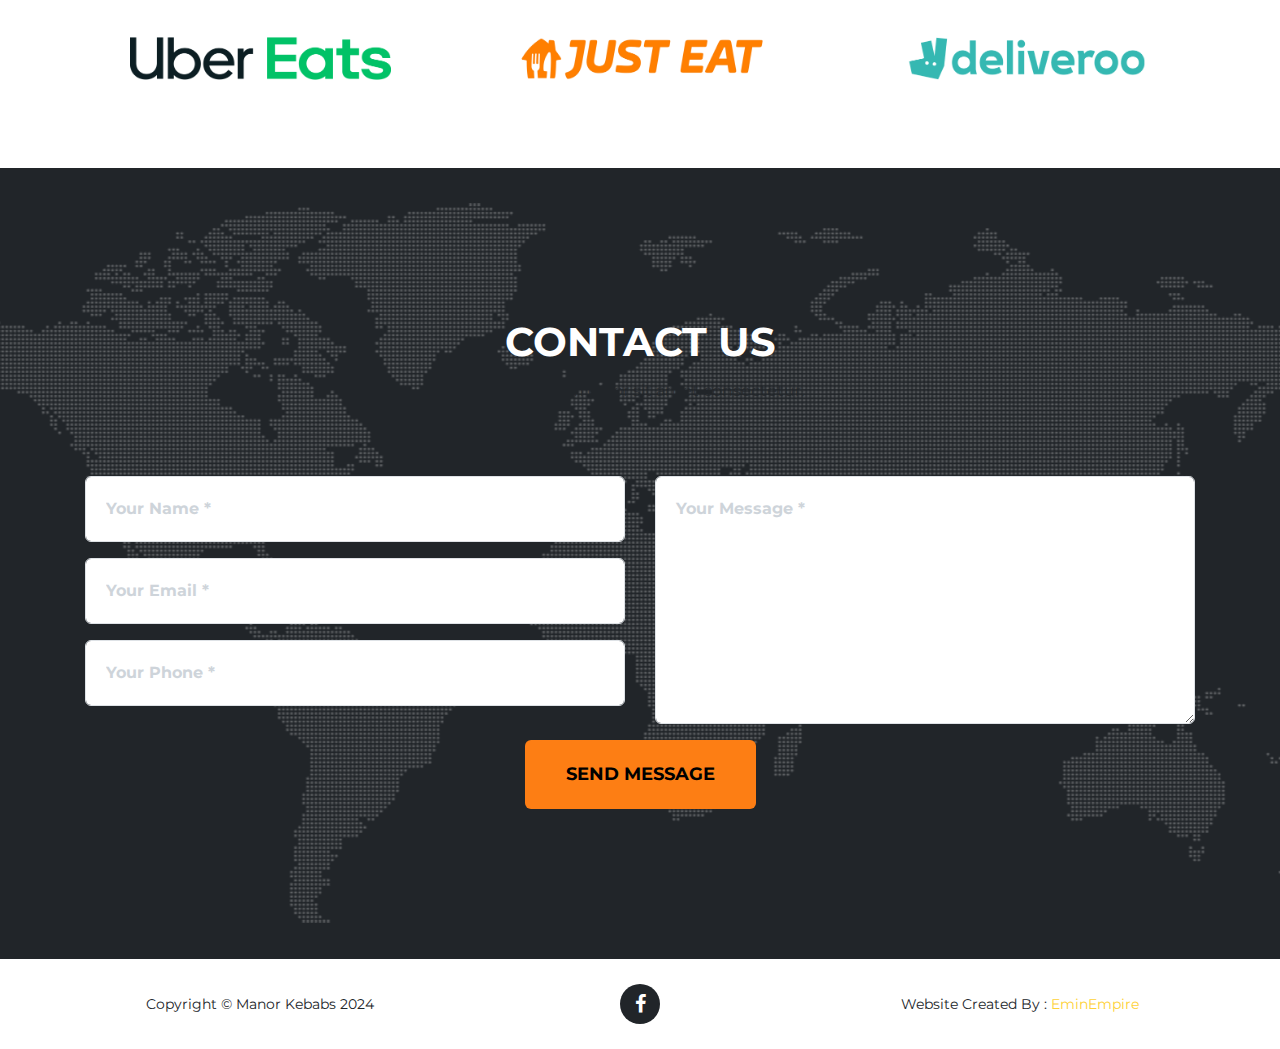
==== commit ee6c0bc0: "Update index.html" ====
--- a/index.html
+++ b/index.html
@@ -4,7 +4,7 @@
 <head>
     <meta charset="utf-8">
     <meta name="viewport" content="width=device-width, initial-scale=1.0, shrink-to-fit=no">
-    <title>Home - Manor Kebabs</title>
+    <title>Manor Kebabs</title>
     <link rel="stylesheet" href="assets/bootstrap/css/bootstrap.min.css">
     <link rel="stylesheet" href="https://fonts.googleapis.com/css?family=Montserrat:400,700&amp;display=swap">
     <link rel="stylesheet" href="https://fonts.googleapis.com/css?family=Kaushan+Script&amp;display=swap">
@@ -23,7 +23,7 @@
                     <li class="nav-item"><a class="nav-link active" href="#about">About</a></li>
                     <li class="nav-item"><a class="nav-link active" href="#reviews">Reviews</a></li>
                     <li class="nav-item"><a class="nav-link active" href="#contact">Contact</a></li>
-                </ul><button class="btn mx-auto orderbtn" type="button"><a id="emp" href="#order"><strong><span style="color: rgb(0, 0, 0); background-color: rgba(254, 200, 16, 0);">ORDER ONLINE</span></strong></a></button>
+                </ul><button class="btn mx-auto orderbtn" type="button"><a id="emp" href="#order"><strong><span style="color: rgb(0, 0, 0); background: rgb(253,89,1);">ORDER ONLINE</span></strong></a></button>
             </div>
         </div>
     </nav>
@@ -323,4 +323,4 @@
     <script src="assets/js/agency.js"></script>
 </body>
 
-</html>+</html>
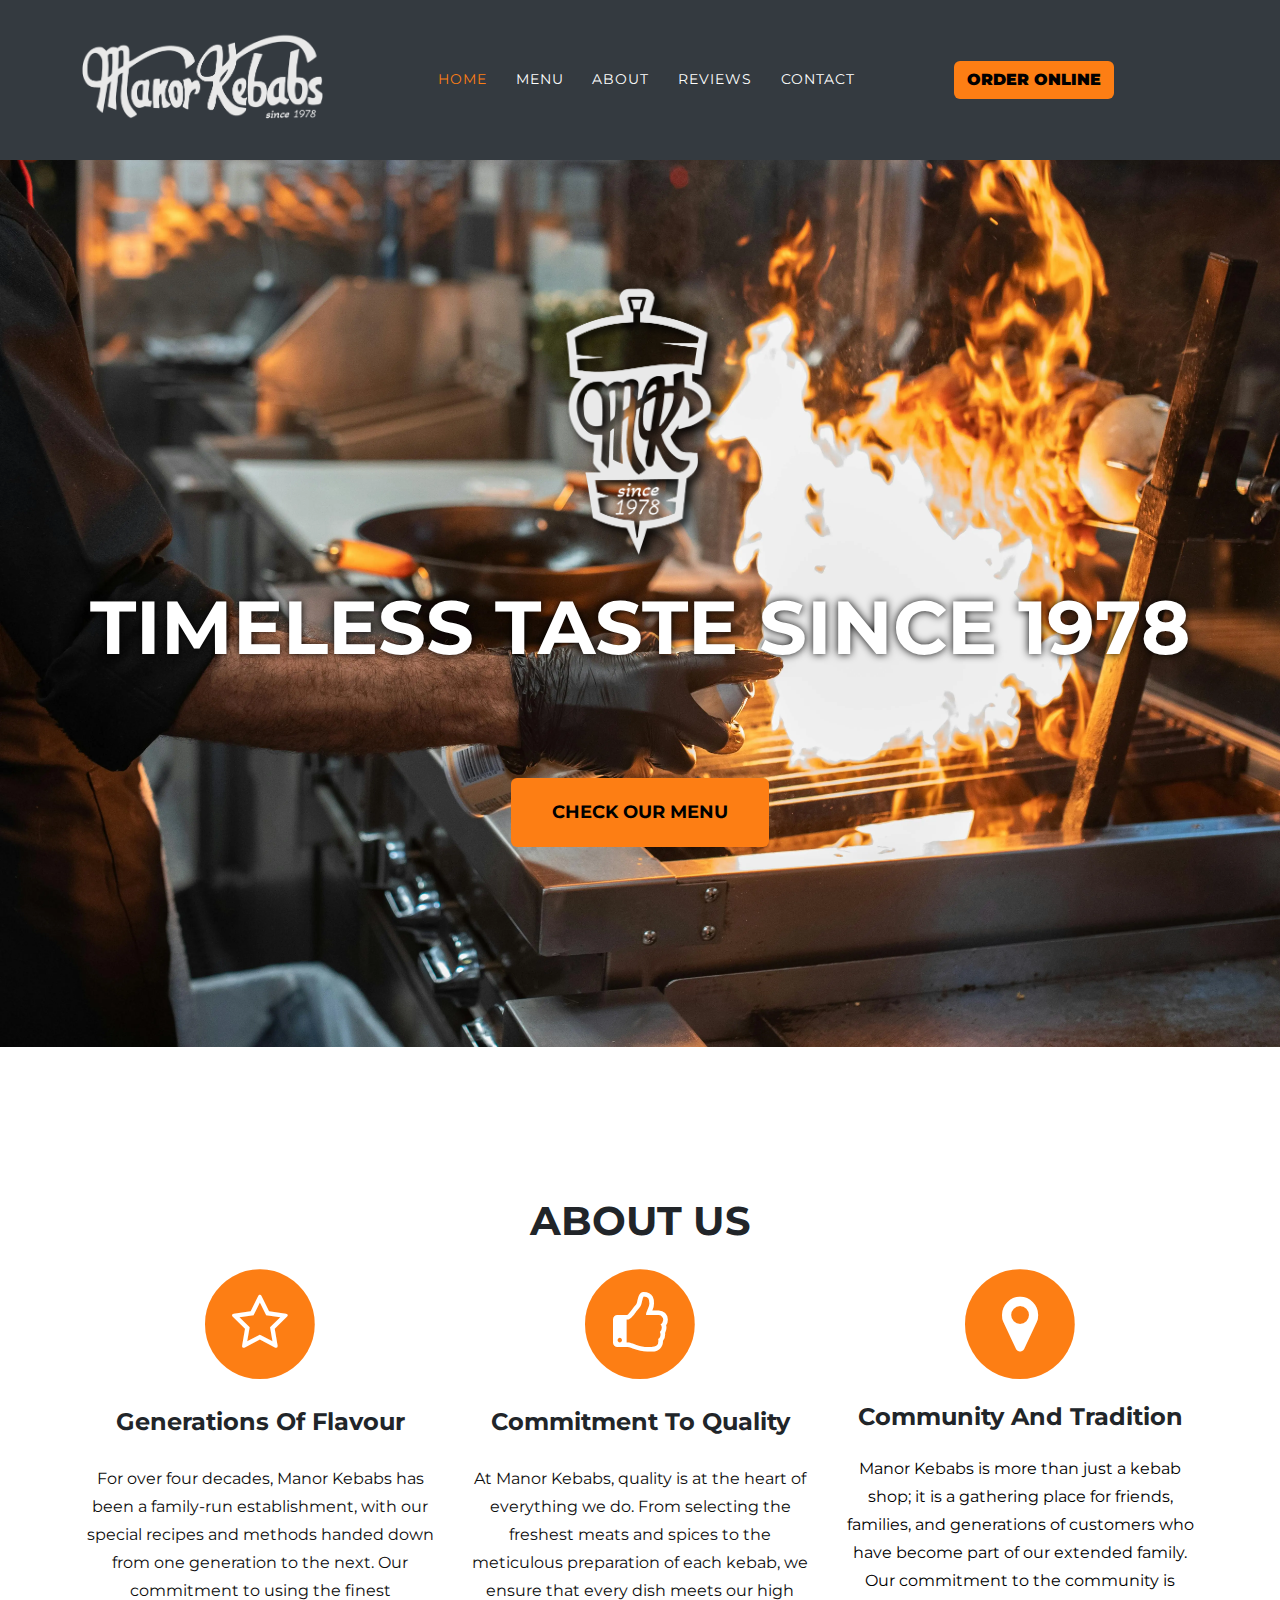
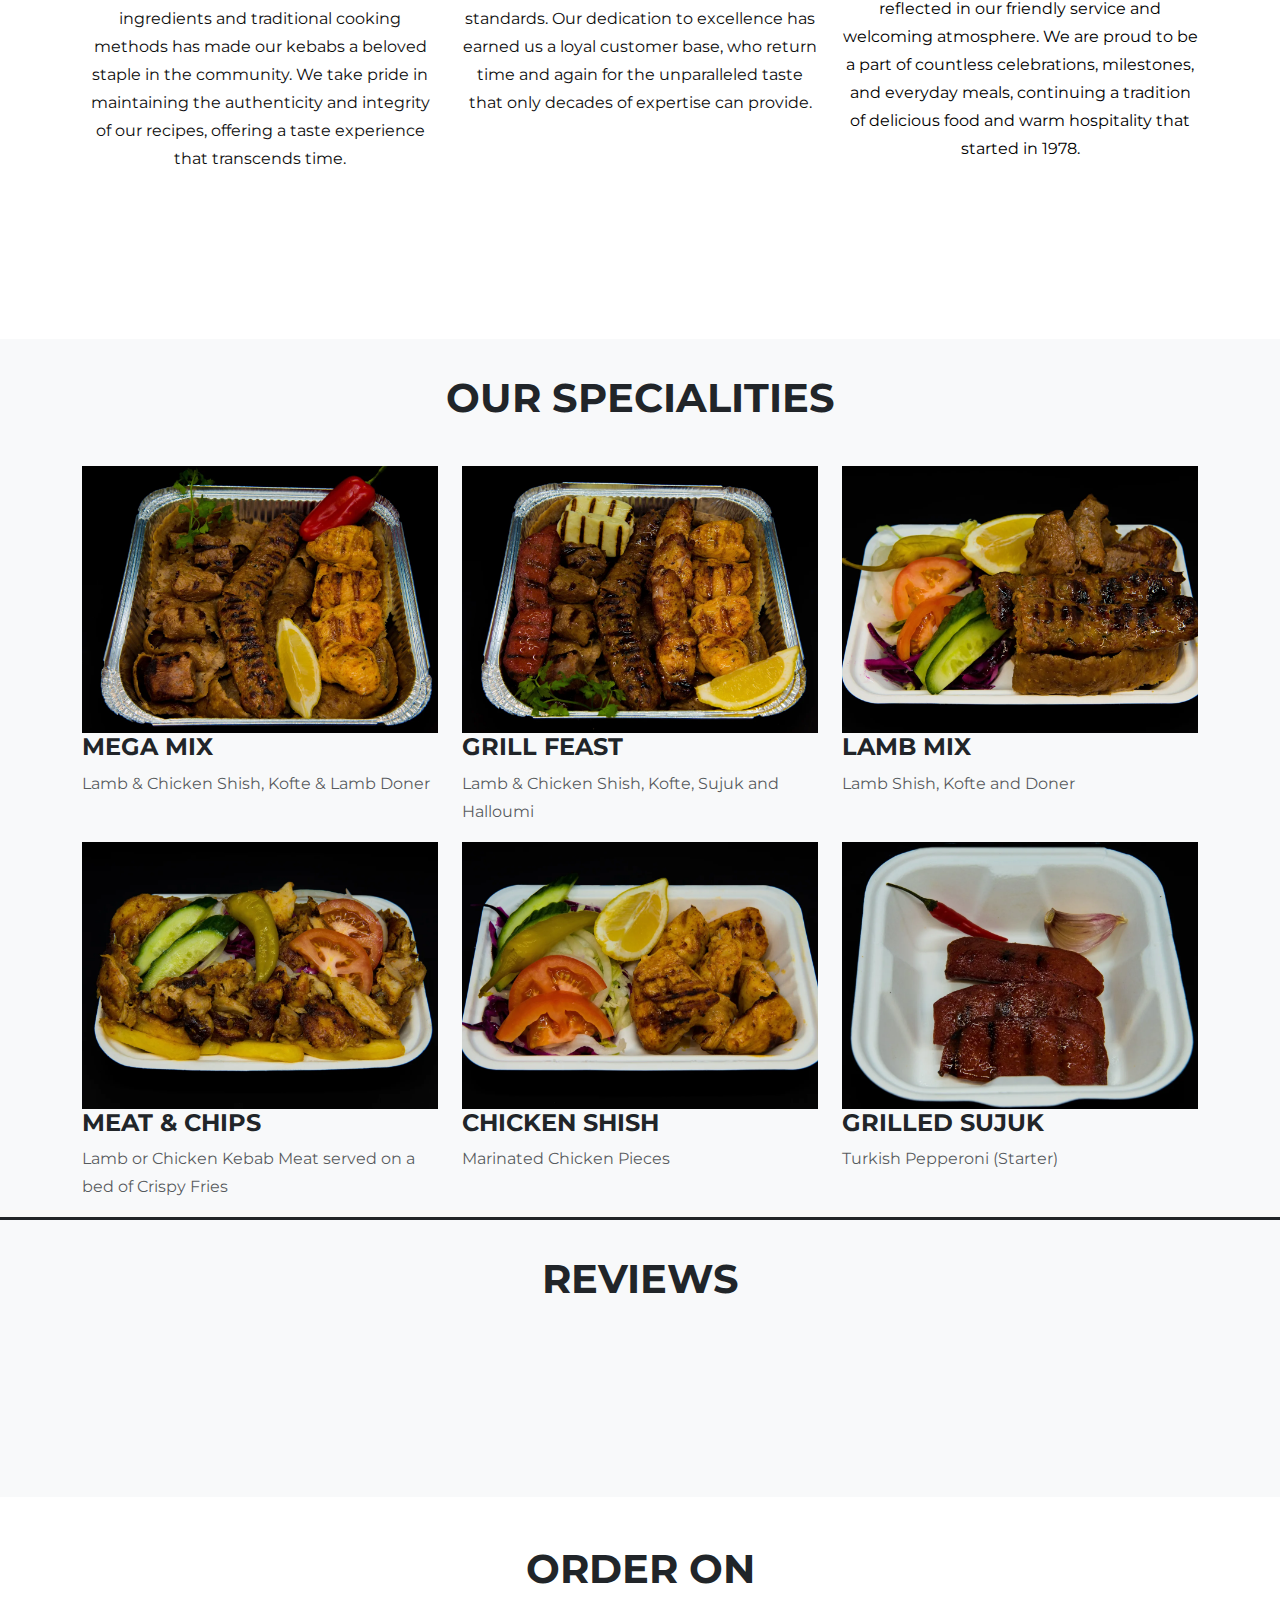
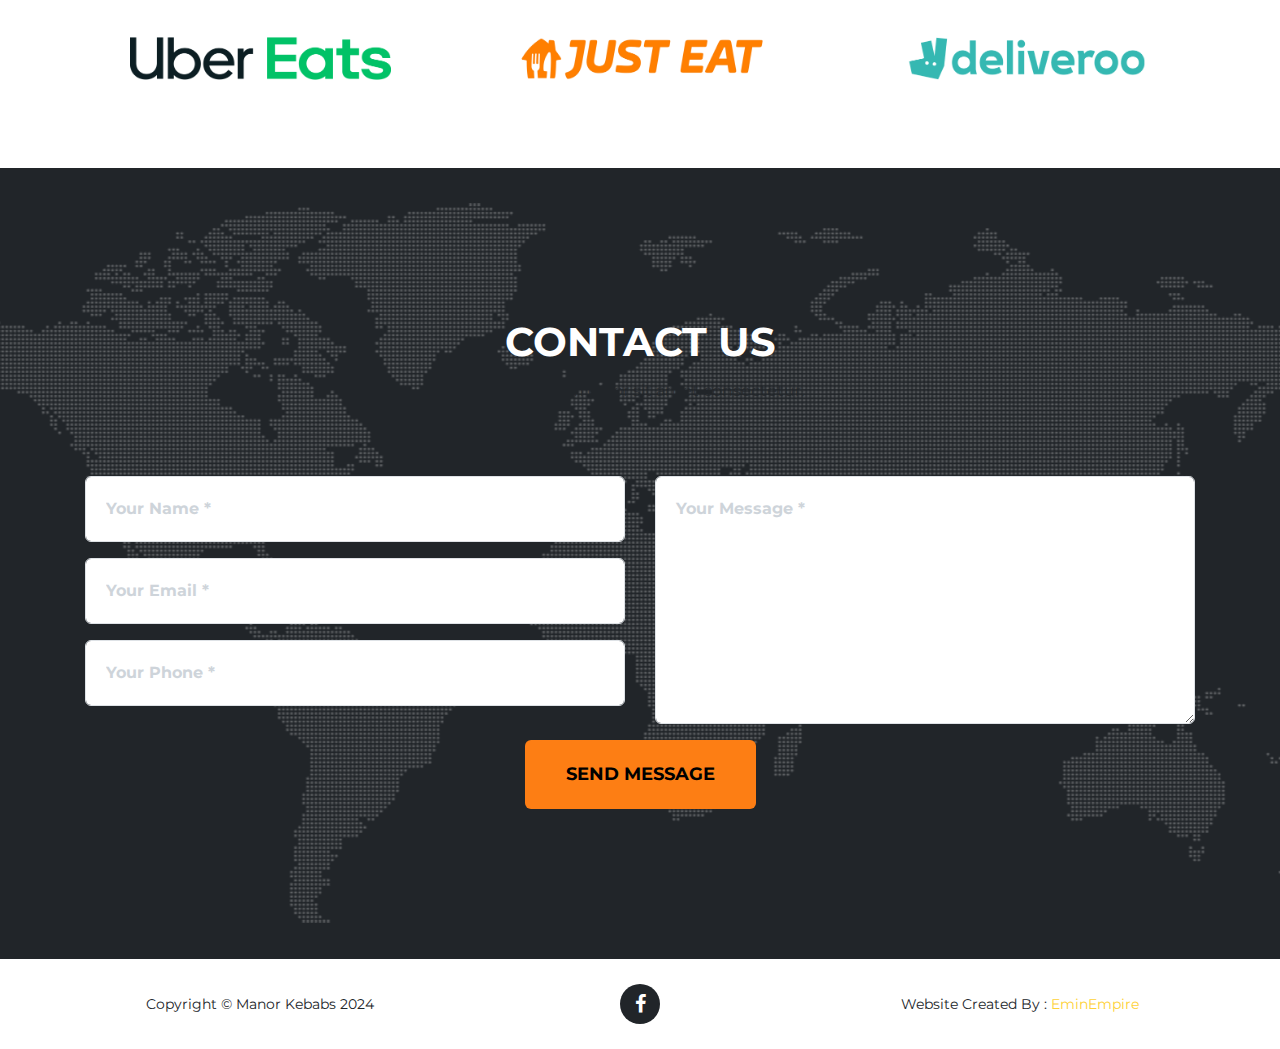
==== commit 66d35415: "Add files via upload" ====
--- a/index.html
+++ b/index.html
@@ -4,7 +4,7 @@
 <head>
     <meta charset="utf-8">
     <meta name="viewport" content="width=device-width, initial-scale=1.0, shrink-to-fit=no">
-    <title>Manor Kebabs</title>
+    <title>Home - Manor Kebabs</title>
     <link rel="stylesheet" href="assets/bootstrap/css/bootstrap.min.css">
     <link rel="stylesheet" href="https://fonts.googleapis.com/css?family=Montserrat:400,700&amp;display=swap">
     <link rel="stylesheet" href="https://fonts.googleapis.com/css?family=Kaushan+Script&amp;display=swap">
@@ -15,7 +15,7 @@
 
 <body id="page-top" data-bs-spy="scroll" data-bs-target="#mainNav" data-bs-offset="54">
     <nav class="navbar navbar-expand-lg fixed-top bg-dark navbar-dark" id="mainNav" data-bs-theme="light">
-        <div class="container"><a class="navbar-brand" href="#page-top"><img src="assets/img/text.png" style="height: 100px;"></a><button data-bs-toggle="collapse" data-bs-target="#navbarResponsive" class="navbar-toggler navbar-toggler-right" type="button" aria-controls="navbarResponsive" aria-expanded="false" aria-label="Toggle navigation"><i class="fa fa-bars"></i></button>
+        <div class="container"><a class="navbar-brand" href="#page-top"><img src="assets/img/text.png" style="height: 100px;"></a><button data-bs-toggle="collapse" data-bs-target="#navbarResponsive" class="navbar-toggler navbar-toggler-right" type="button" aria-controls="navbarResponsive" aria-expanded="false" aria-label="Toggle navigation" style="background: rgb(253,89,1);"><i class="fa fa-bars"></i></button>
             <div class="collapse navbar-collapse" id="navbarResponsive">
                 <ul class="navbar-nav ms-auto text-uppercase">
                     <li class="nav-item"><a class="nav-link active" href="#home">Home</a></li>
@@ -23,7 +23,7 @@
                     <li class="nav-item"><a class="nav-link active" href="#about">About</a></li>
                     <li class="nav-item"><a class="nav-link active" href="#reviews">Reviews</a></li>
                     <li class="nav-item"><a class="nav-link active" href="#contact">Contact</a></li>
-                </ul><button class="btn mx-auto orderbtn" type="button"><a id="emp" href="#order"><strong><span style="color: rgb(0, 0, 0); background: rgb(253,89,1);">ORDER ONLINE</span></strong></a></button>
+                </ul><button class="btn mx-auto orderbtn" type="button"><a id="emp" href="#order"><strong><span style="color: rgb(0, 0, 0); background-color: rgba(254, 200, 16, 0);">ORDER ONLINE</span></strong></a></button>
             </div>
         </div>
     </nav>
@@ -31,7 +31,7 @@
         <div class="container">
             <div class="intro-text"><img class="swing animated" id="logo" src="assets/img/kebab.png" style="margin-top: -35px;">
                 <div class="intro-lead-in"></div>
-                <div class="intro-heading text-uppercase"><span style="text-shadow: 0px 0px 8px rgb(0,0,0);">Timeless Taste since 1978</span></div><a class="btn btn-xl text-uppercase orderbtn" role="button" href="#menu" style="margin-top: 63px;"><span style="color: rgb(0, 0, 0);">Check OuR Menu</span></a>
+                <div class="intro-heading text-uppercase"><span style="text-shadow: 0px 0px 8px rgb(0,0,0);">Timeless Taste since 1978</span></div><a class="btn btn-xl text-uppercase orderbtn" role="button" href="menu.html" style="margin-top: 63px;"><span style="color: rgb(0, 0, 0);">Check OuR Menu</span></a>
             </div>
         </div>
     </header>
@@ -323,4 +323,4 @@
     <script src="assets/js/agency.js"></script>
 </body>
 
-</html>
+</html>